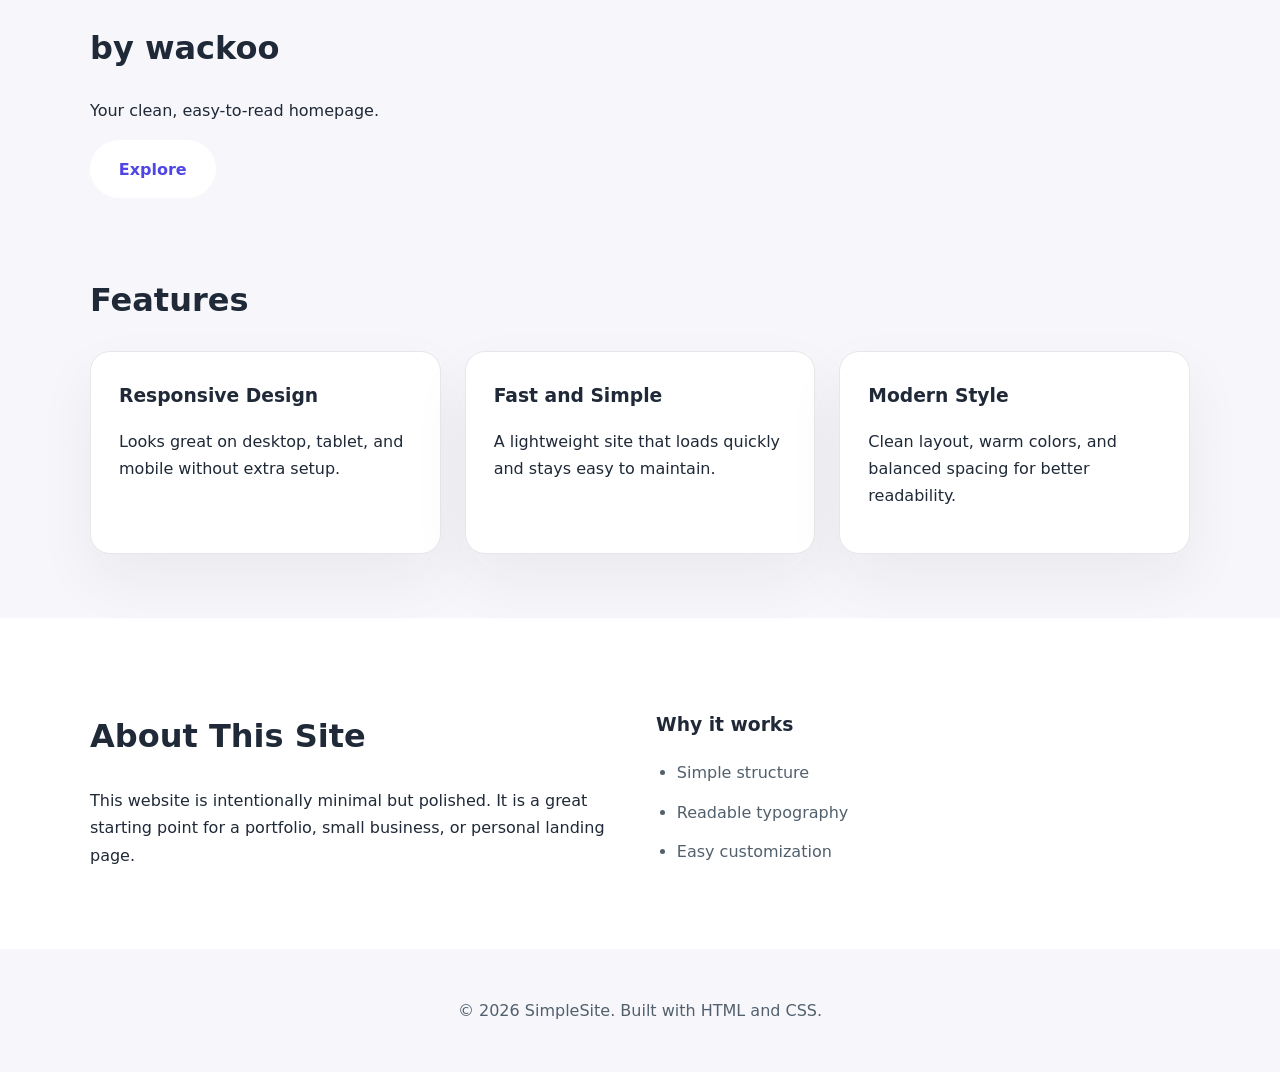
==== index.html @ 2bb2fadf "i created a site" ====
<!DOCTYPE html>
<html lang="en">
<head>
    <meta charset="UTF-8">
    <meta name="viewport" content="width=device-width, initial-scale=1.0">
    <title>Simple Website</title>
    <link rel="stylesheet" href="styles.css">
</head>
<body>
    <header class="">
        <div class="container">
            <h1>by wackoo </h1>
            <p>Your clean, easy-to-read homepage.</p>
            <a class="button" href="#features">Explore</a>
        </div>
    </header>

    <main>
        <section id="features" class="section section-features">
            <div class="container">
                <h2>Features</h2>
                <div class="cards">
                    <article class="card">
                        <h3>Responsive Design</h3>
                        <p>Looks great on desktop, tablet, and mobile without extra setup.</p>
                    </article>
                    <article class="card">
                        <h3>Fast and Simple</h3>
                        <p>A lightweight site that loads quickly and stays easy to maintain.</p>
                    </article>
                    <article class="card">
                        <h3>Modern Style</h3>
                        <p>Clean layout, warm colors, and balanced spacing for better readability.</p>
                    </article>
                </div>
            </div>
        </section>

        <section class="section section-about">
            <div class="container">
                <div class="content-group">
                    <div>
                        <h2>About This Site</h2>
                        <p>This website is intentionally minimal but polished. It is a great starting point for a portfolio, small business, or personal landing page.</p>
                    </div>
                    <div>
                        <h3>Why it works</h3>
                        <ul>
                            <li>Simple structure</li>
                            <li>Readable typography</li>
                            <li>Easy customization</li>
                        </ul>
                    </div>
                </div>
            </div>
        </section>
    </main>

    <footer class="site-footer">
        <div class="container">
            <p>© 2026 SimpleSite. Built with HTML and CSS.</p>
        </div>
    </footer>
</body>
</html>
---- styles.css ----
:root {
  --bg: #f7f7fb;
  --surface: #ffffff;
  --text: #1f2937;
  --muted: #52606d;
  --primary: #4f46e5;
  --primary-soft: #e0e7ff;
  --accent: #f59e0b;
  --border: #e5e7eb;
}

* {
  box-sizing: border-box;
}

html {
  scroll-behavior: smooth;
}

body {
  margin: 0;
  font-family: Inter, system-ui, -apple-system, BlinkMacSystemFont, 'Segoe UI', sans-serif;
  color: var(--text);
  background: var(--bg);
  line-height: 1.7;
}

img {
  max-width: 100%;
}

.container {
  width: min(1100px, calc(100% - 2rem));
  margin: 0 auto;
}

.site-header {
  padding: 5rem 0 4rem;
  background: linear-gradient(180deg, #4f46e5 0%, #6366f1 100%);
  color: #fff;
}

.site-header h1 {
  margin: 0 0 1rem;
  font-size: clamp(2.5rem, 4vw, 4rem);
  line-height: 1.05;
}

.site-header p {
  max-width: 40rem;
  margin: 0 0 2rem;
  color: rgba(255, 255, 255, 0.85);
  font-size: 1.1rem;
}

.button {
  display: inline-block;
  padding: 0.95rem 1.8rem;
  border-radius: 999px;
  background: #fff;
  color: #4f46e5;
  text-decoration: none;
  font-weight: 600;
  transition: transform 0.2s ease, box-shadow 0.2s ease;
}

.button:hover {
  transform: translateY(-2px);
  box-shadow: 0 20px 40px rgba(79, 70, 229, 0.18);
}

.section {
  padding: 4rem 0;
}

.section-features {
  padding-top: 3rem;
}

.section-features h2,
.section-about h2 {
  margin-bottom: 1.5rem;
  font-size: clamp(2rem, 2.5vw, 2.5rem);
}

.cards {
  display: grid;
  gap: 1.5rem;
  grid-template-columns: repeat(auto-fit, minmax(220px, 1fr));
}

.card {
  padding: 1.75rem;
  border-radius: 1.25rem;
  background: var(--surface);
  border: 1px solid var(--border);
  box-shadow: 0 25px 60px rgba(15, 23, 42, 0.06);
}

.card h3 {
  margin-top: 0;
  margin-bottom: 0.75rem;
}

.section-about {
  background: #fff;
}

.content-group {
  display: grid;
  gap: 2rem;
}

.content-group ul {
  margin: 0.5rem 0 0;
  padding-left: 1.3rem;
  color: var(--muted);
}

.content-group li {
  margin-bottom: 0.75rem;
}

.site-footer {
  padding: 2rem 0;
  text-align: center;
  color: var(--muted);
}

@media (min-width: 768px) {
  .content-group {
    grid-template-columns: 1fr 1fr;
    align-items: center;
  }
}
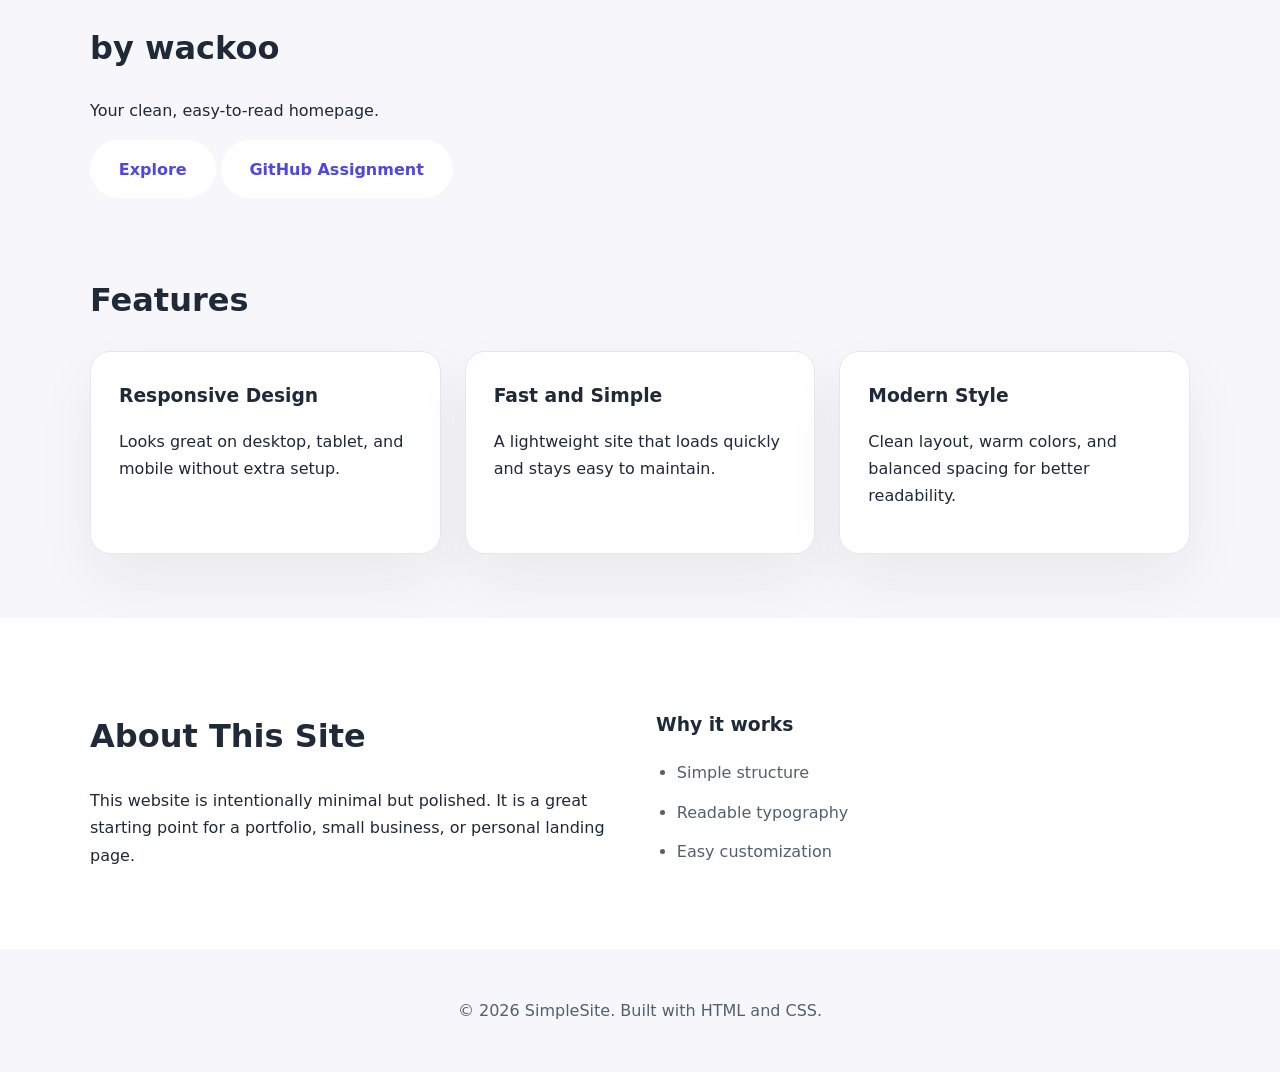
==== commit c92b0e19: "add updated html files" ====
--- a/index.html
+++ b/index.html
@@ -12,6 +12,7 @@
             <h1>by wackoo </h1>
             <p>Your clean, easy-to-read homepage.</p>
             <a class="button" href="#features">Explore</a>
+            <a class="button" href="wackoo.html">GitHub Assignment</a>
         </div>
     </header>
 
--- a/styles.css
+++ b/styles.css
@@ -133,3 +133,30 @@
     align-items: center;
   }
 }
+
+/* Assignment-specific styles */
+.muted {
+  color: var(--muted);
+}
+.spec-list {
+  margin: 0.5rem 0 1.25rem;
+  padding-left: 1.25rem;
+}
+.code-block {
+  background: #0f172a;
+  color: #e6eef8;
+  padding: 1rem;
+  border-radius: 0.5rem;
+  overflow-x: auto;
+  font-family: ui-monospace, SFMono-Regular, Menlo, Monaco, 'Segoe UI Mono', 'Roboto Mono', monospace;
+  font-size: 0.95rem;
+  border: 1px solid rgba(255,255,255,0.04);
+}
+
+.site-header h1 {
+  font-weight: 700;
+}
+
+.site-header .button {
+  margin-top: 1rem;
+}
